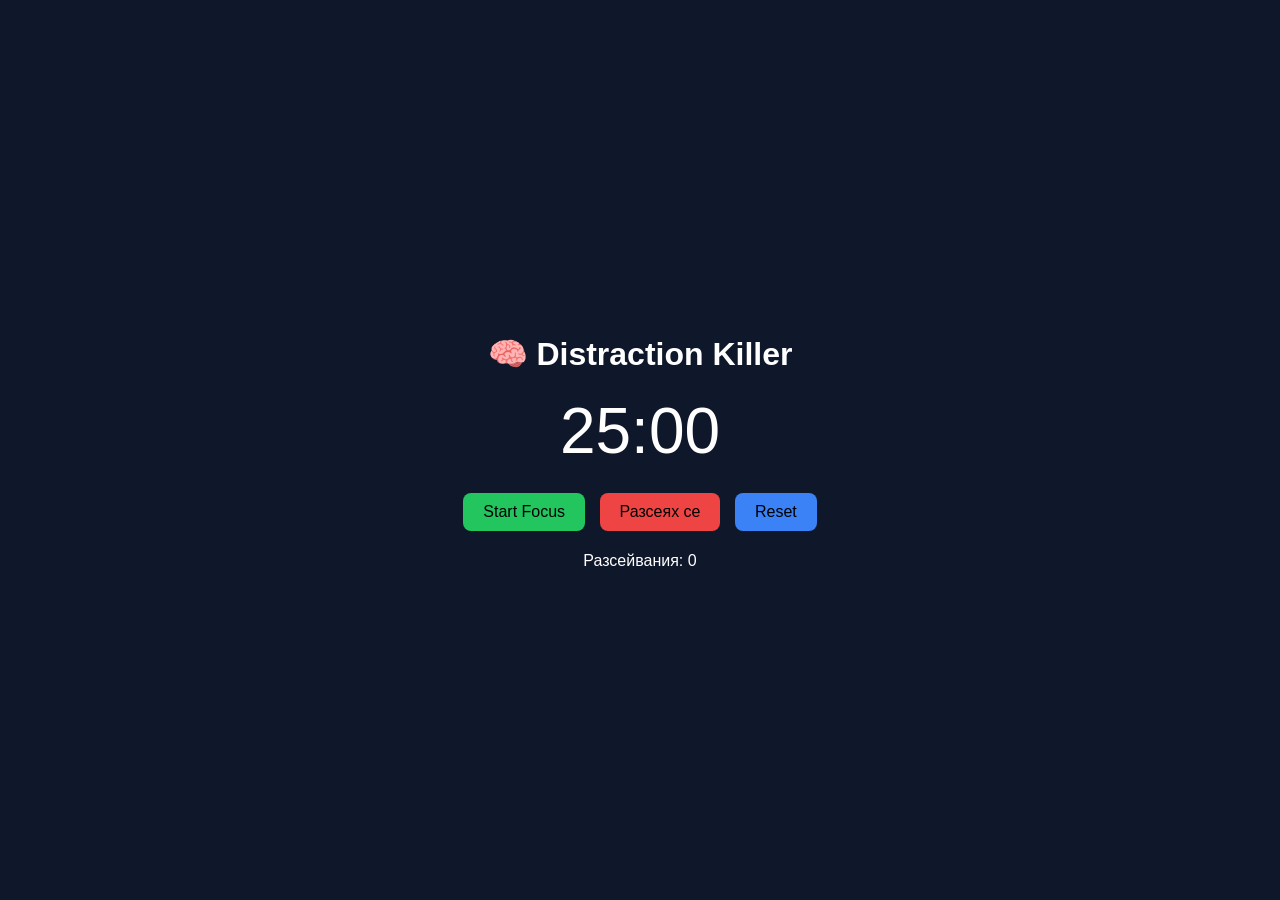
==== distraction-killer/index.html @ e94bb2ce "Add files via upload" ====
<!DOCTYPE html>
<html lang="bg">
<head>
  <meta charset="UTF-8">
  <title>Distraction Killer</title>
  <link rel="stylesheet" href="style.css">
</head>
<body>

  <div class="container">
    <h1>🧠 Distraction Killer</h1>

    <div id="timer">25:00</div>

    <div class="buttons">
      <button id="startBtn">Start Focus</button>
      <button id="distractBtn">Разсеях се</button>
      <button id="resetBtn">Reset</button>
    </div>

    <div class="stats">
      <p>Разсейвания: <span id="distractions">0</span></p>
    </div>
  </div>

  <script src="app.js"></script>
</body>
</html>
---- distraction-killer/style.css ----
body {
  margin: 0;
  font-family: Arial, sans-serif;
  background: #0f172a;
  color: white;
  display: flex;
  justify-content: center;
  align-items: center;
  height: 100vh;
}

.container {
  text-align: center;
}

#timer {
  font-size: 64px;
  margin: 20px 0;
}

button {
  padding: 10px 20px;
  margin: 5px;
  border: none;
  cursor: pointer;
  font-size: 16px;
  border-radius: 8px;
}

#startBtn {
  background: #22c55e;
}

#distractBtn {
  background: #ef4444;
}

#resetBtn {
  background: #3b82f6;
}
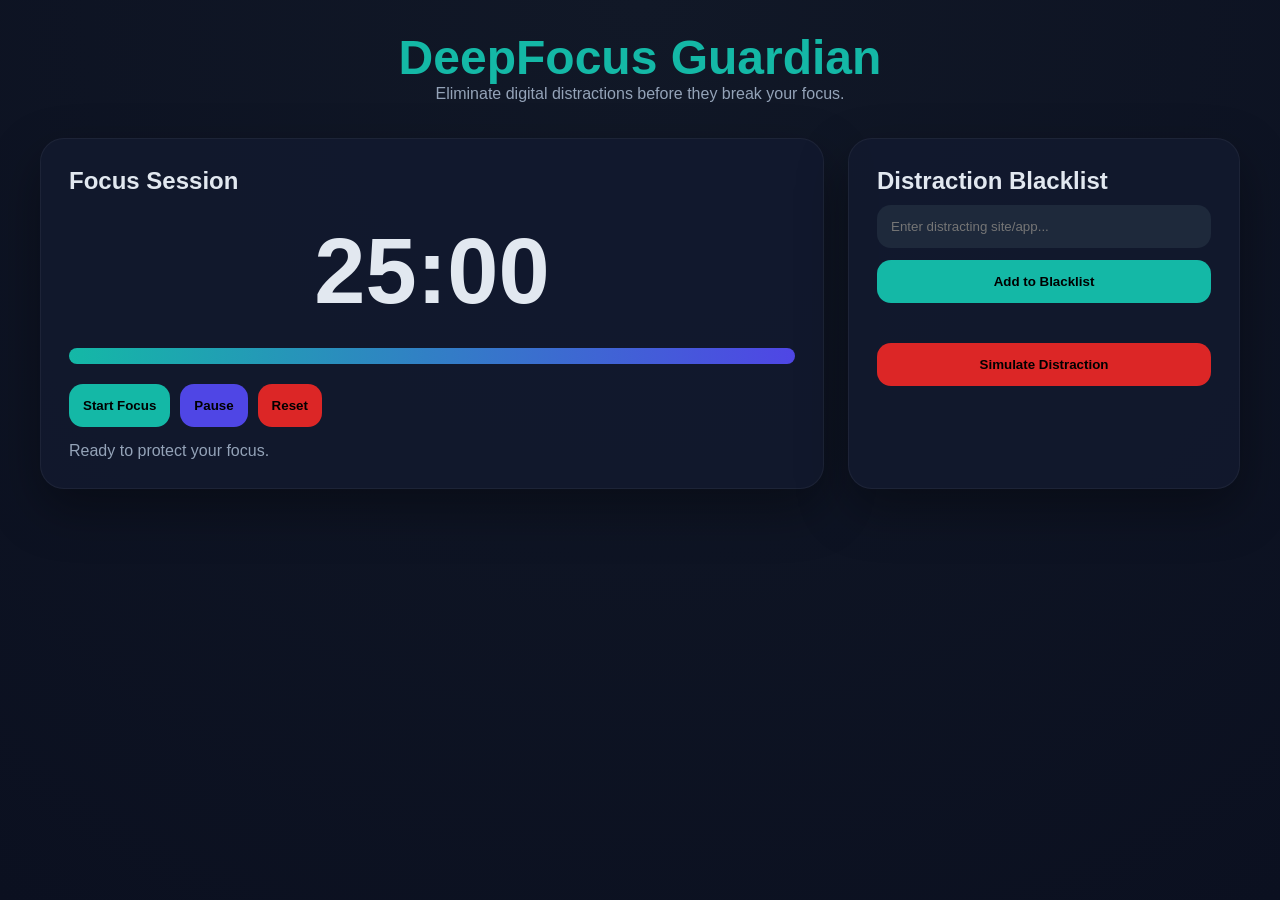
==== commit 97c8c515: "Add files via upload" ====
--- a/distraction-killer/index.html
+++ b/distraction-killer/index.html
@@ -1,27 +1,55 @@
 <!DOCTYPE html>
 <html lang="bg">
 <head>
-  <meta charset="UTF-8">
-  <title>Distraction Killer</title>
-  <link rel="stylesheet" href="style.css">
+  <meta charset="UTF-8" />
+  <meta name="viewport" content="width=device-width, initial-scale=1.0" />
+  <title>DeepFocus Guardian</title>
+  <link rel="stylesheet" href="style.css" />
 </head>
 <body>
+  <div class="app">
+    <header>
+      <h1>DeepFocus Guardian</h1>
+      <p>Eliminate digital distractions before they break your focus.</p>
+    </header>
 
-  <div class="container">
-    <h1>🧠 Distraction Killer</h1>
+    <main class="dashboard">
+      <section class="card">
+        <h2>Focus Session</h2>
+        <div id="timer">25:00</div>
 
-    <div id="timer">25:00</div>
+        <div class="progress-container">
+          <div id="progressBar"></div>
+        </div>
 
-    <div class="buttons">
-      <button id="startBtn">Start Focus</button>
-      <button id="distractBtn">Разсеях се</button>
-      <button id="resetBtn">Reset</button>
-    </div>
+        <div style="display:flex; gap:10px; margin-top:20px;">
+          <button id="startBtn" class="primary">Start Focus</button>
+          <button id="pauseBtn" class="secondary">Pause</button>
+          <button id="resetBtn" class="danger">Reset</button>
+        </div>
 
-    <div class="stats">
-      <p>Разсейвания: <span id="distractions">0</span></p>
-    </div>
+        <p id="status" style="margin-top:15px; color:#94a3b8;">Ready to protect your focus.</p>
+      </section>
+
+      <section class="card">
+        <h2>Distraction Blacklist</h2>
+        <input type="text" id="siteInput" placeholder="Enter distracting site/app..." />
+        <button id="addSiteBtn" class="primary" style="margin-top:12px; width:100%;">
+          Add to Blacklist
+        </button>
+
+        <ul id="blacklist" style="margin-top:20px;"></ul>
+
+        <button id="simulateBtn" class="danger" style="margin-top:20px; width:100%;">
+          Simulate Distraction
+        </button>
+      </section>
+    </main>
   </div>
+
+  <audio id="alertSound">
+    <source src="https://actions.google.com/sounds/v1/alarms/alarm_clock.ogg" type="audio/ogg">
+  </audio>
 
   <script src="app.js"></script>
 </body>
--- a/distraction-killer/style.css
+++ b/distraction-killer/style.css
@@ -1,40 +1,126 @@
-body {
-  margin: 0;
-  font-family: Arial, sans-serif;
-  background: #0f172a;
-  color: white;
-  display: flex;
-  justify-content: center;
-  align-items: center;
-  height: 100vh;
+:root {
+  --bg: #0b1020;
+  --card: #12192e;
+  --accent: #14b8a6;
+  --secondary: #4f46e5;
+  --danger: #dc2626;
+  --text: #e2e8f0;
+  --muted: #94a3b8;
 }
 
-.container {
+* {
+  margin: 0;
+  padding: 0;
+  box-sizing: border-box;
+}
+
+body {
+  background: radial-gradient(circle at top, #111827, var(--bg));
+  color: var(--text);
+  font-family: Inter, sans-serif;
+  min-height: 100vh;
+  padding: 30px;
+}
+
+.app {
+  max-width: 1200px;
+  margin: auto;
+}
+
+header {
   text-align: center;
+  margin-bottom: 35px;
+}
+
+header h1 {
+  font-size: 48px;
+  color: var(--accent);
+}
+
+header p {
+  color: var(--muted);
+}
+
+.dashboard {
+  display: grid;
+  grid-template-columns: 2fr 1fr;
+  gap: 24px;
+}
+
+.card {
+  background: rgba(18, 25, 46, 0.95);
+  border: 1px solid rgba(255,255,255,0.05);
+  border-radius: 24px;
+  padding: 28px;
+  box-shadow: 0 20px 50px rgba(0,0,0,0.35);
 }
 
 #timer {
-  font-size: 64px;
-  margin: 20px 0;
+  font-size: 92px;
+  text-align: center;
+  font-weight: 800;
+  margin: 24px 0;
+}
+
+.progress-container {
+  height: 16px;
+  background: #1e293b;
+  border-radius: 999px;
+  overflow: hidden;
+}
+
+#progressBar {
+  height: 100%;
+  width: 100%;
+  background: linear-gradient(90deg, var(--accent), var(--secondary));
 }
 
 button {
-  padding: 10px 20px;
-  margin: 5px;
   border: none;
+  border-radius: 14px;
+  padding: 14px;
   cursor: pointer;
-  font-size: 16px;
-  border-radius: 8px;
+  font-weight: 600;
+  transition: 0.25s;
 }
 
-#startBtn {
-  background: #22c55e;
+button:hover {
+  transform: scale(1.03);
 }
 
-#distractBtn {
-  background: #ef4444;
+.primary {
+  background: var(--accent);
 }
 
-#resetBtn {
-  background: #3b82f6;
+.secondary {
+  background: var(--secondary);
+}
+
+.danger {
+  background: var(--danger);
+}
+
+input {
+  width: 100%;
+  padding: 14px;
+  border-radius: 14px;
+  border: none;
+  margin-top: 10px;
+  background: #1e293b;
+  color: white;
+}
+
+.alert-mode {
+  animation: pulseRed 0.6s infinite alternate;
+}
+
+@keyframes pulseRed {
+  from { background: #7f1d1d; }
+  to { background: #dc2626; }
+}
+
+@media(max-width: 900px) {
+  .dashboard {
+    grid-template-columns: 1fr;
+  }
 }
